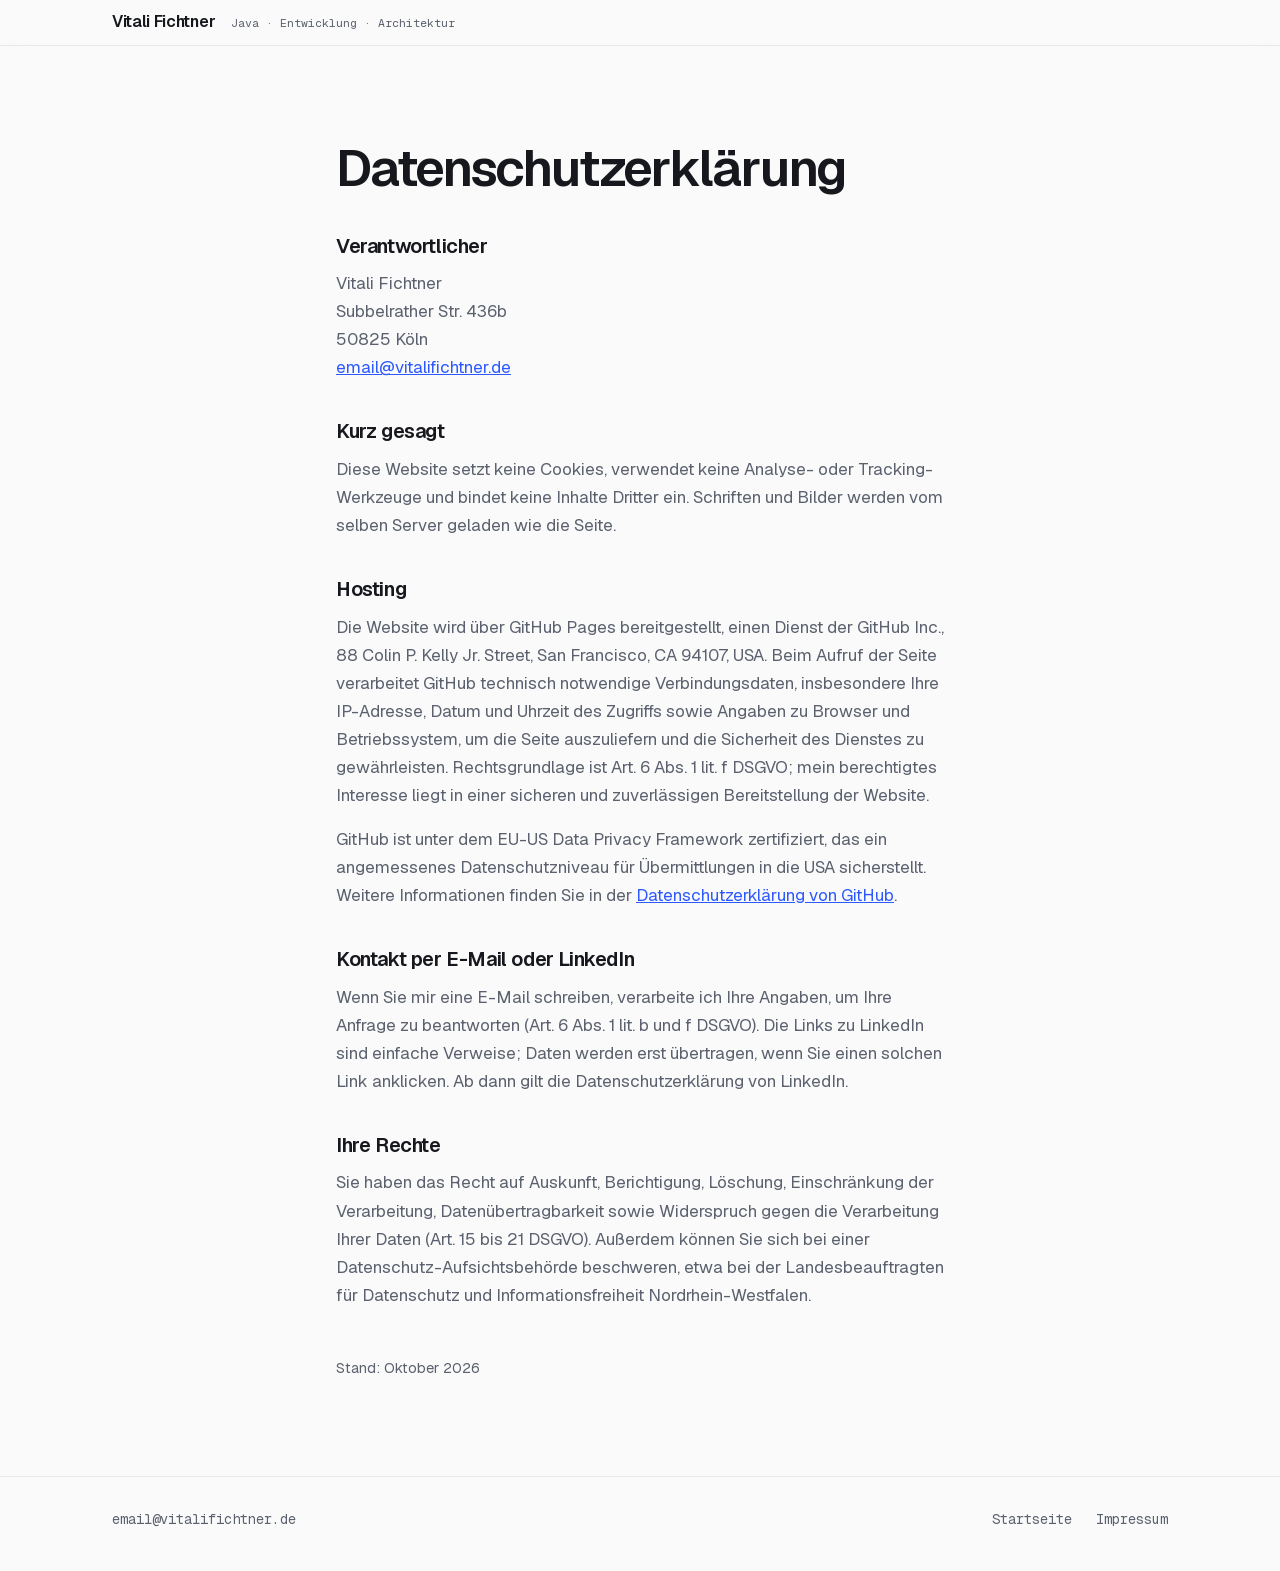
==== datenschutz.html @ f743b6be "Landing Page vitalifichtner.de: StoryBrand, Stil V2, statisches HTML Startseite, Impressum, Datensch" ====
<!doctype html>
<html lang="de">
<head>
<meta charset="utf-8">
<meta name="viewport" content="width=device-width, initial-scale=1">
<title>Datenschutz · Vitali Fichtner</title>
<meta name="robots" content="noindex">
<link rel="icon" href="assets/favicon.svg" type="image/svg+xml">
<link rel="stylesheet" href="assets/styles.css">
</head>
<body>
<header class="top">
  <div class="wrap">
    <a class="brand" href="./"><span class="name">Vitali Fichtner</span><span class="role">Java · Entwicklung · Architektur</span></a>
  </div>
</header>
<main class="legal">
  <div class="wrap">
    <h1>Datenschutz­erklärung</h1>

    <h2>Verantwortlicher</h2>
    <address>
      Vitali Fichtner<br>
      Subbelrather Str. 436b<br>
      50825 Köln<br>
      <a href="mailto:email@vitalifichtner.de">email@vitalifichtner.de</a>
    </address>

    <h2>Kurz gesagt</h2>
    <p>Diese Website setzt keine Cookies, verwendet keine Analyse- oder Tracking-Werkzeuge und bindet keine Inhalte Dritter ein. Schriften und Bilder werden vom selben Server geladen wie die Seite.</p>

    <h2>Hosting</h2>
    <p>Die Website wird über GitHub Pages bereitgestellt, einen Dienst der GitHub Inc., 88 Colin P. Kelly Jr. Street, San Francisco, CA 94107, USA. Beim Aufruf der Seite verarbeitet GitHub technisch notwendige Verbindungsdaten, insbesondere Ihre IP-Adresse, Datum und Uhrzeit des Zugriffs sowie Angaben zu Browser und Betriebssystem, um die Seite auszuliefern und die Sicherheit des Dienstes zu gewährleisten. Rechtsgrundlage ist Art. 6 Abs. 1 lit. f DSGVO; mein berechtigtes Interesse liegt in einer sicheren und zuverlässigen Bereitstellung der Website.</p>
    <p>GitHub ist unter dem EU-US Data Privacy Framework zertifiziert, das ein angemessenes Datenschutzniveau für Übermittlungen in die USA sicherstellt. Weitere Informationen finden Sie in der <a href="https://docs.github.com/de/site-policy/privacy-policies/github-general-privacy-statement" rel="noopener">Datenschutzerklärung von GitHub</a>.</p>

    <h2>Kontakt per E-Mail oder LinkedIn</h2>
    <p>Wenn Sie mir eine E-Mail schreiben, verarbeite ich Ihre Angaben, um Ihre Anfrage zu beantworten (Art. 6 Abs. 1 lit. b und f DSGVO). Die Links zu LinkedIn sind einfache Verweise; Daten werden erst übertragen, wenn Sie einen solchen Link anklicken. Ab dann gilt die Datenschutzerklärung von LinkedIn.</p>

    <h2>Ihre Rechte</h2>
    <p>Sie haben das Recht auf Auskunft, Berichtigung, Löschung, Einschränkung der Verarbeitung, Datenübertragbarkeit sowie Widerspruch gegen die Verarbeitung Ihrer Daten (Art. 15 bis 21 DSGVO). Außerdem können Sie sich bei einer Datenschutz-Aufsichtsbehörde beschweren, etwa bei der Landesbeauftragten für Datenschutz und Informationsfreiheit Nordrhein-Westfalen.</p>

    <p style="margin-top:3rem;font-size:.9rem">Stand: Oktober 2026</p>
  </div>
</main>
<footer>
  <div class="wrap">
    <a href="mailto:email@vitalifichtner.de">email@vitalifichtner.de</a>
    <nav><a href="./">Startseite</a><a href="impressum.html">Impressum</a></nav>
  </div>
</footer>
</body>
</html>
---- assets/styles.css ----
/* vitalifichtner.de · Stil V2 „Anthrazit Präzision": Geist, Anthrazit, Signalblau */
@font-face { font-family: "Geist"; src: url("fonts/geist.woff2") format("woff2"); font-weight: 300 700; font-display: swap; }
@font-face { font-family: "Geist Mono"; src: url("fonts/geist-mono.woff2") format("woff2"); font-weight: 400 500; font-display: swap; }

:root {
  --bg: #fafafa;
  --surface: #ffffff;
  --ink: #16181d;
  --soft: #5b616e;
  --line: #e6e7ea;
  --accent: #2b59ff;
  --accent-tint: #eef2ff;
  --accent-edge: #d8e0ff;
  --night: #121419;
  --night-line: rgba(255,255,255,.08);
  --night-ink: #f1f2f4;
  --night-soft: #9aa0ab;
  --night-accent: #7d9bff;
  --sans: "Geist", system-ui, -apple-system, "Segoe UI", sans-serif;
  --mono: "Geist Mono", ui-monospace, Menlo, monospace;
  --wrap: 72rem;
}

* { box-sizing: border-box; }
html { -webkit-text-size-adjust: 100%; scroll-behavior: smooth; }
body {
  margin: 0; background: var(--bg); color: var(--ink);
  font: 400 1.0625rem/1.65 var(--sans);
  -webkit-font-smoothing: antialiased; text-rendering: optimizeLegibility;
}
img { max-width: 100%; display: block; }
a { color: inherit; }
h1, h2, h3, p { margin: 0; }
::selection { background: var(--accent); color: #fff; }
.wrap { max-width: var(--wrap); margin: 0 auto; padding-inline: clamp(1.25rem, 4vw, 3rem); }

/* Kopfzeile */
.top { position: sticky; top: 0; z-index: 10; background: rgba(250,250,250,.85); backdrop-filter: blur(12px); -webkit-backdrop-filter: blur(12px); border-bottom: 1px solid var(--line); }
.top .wrap { display: flex; align-items: center; justify-content: space-between; gap: 1rem; padding-block: .9rem; }
.brand { display: flex; align-items: baseline; gap: .65rem; text-decoration: none; color: var(--ink); }
.brand .name { font: 600 1rem/1 var(--sans); letter-spacing: -.02em; }
.brand .role { font: 400 .72rem/1 var(--mono); color: var(--soft); margin-left: .35rem; }
@media (max-width: 36rem) { .brand .role { display: none; } }

.btn {
  display: inline-flex; align-items: center; gap: .6rem; white-space: nowrap; text-decoration: none;
  background: var(--ink); color: #fff; font: 500 .95rem/1 var(--sans);
  padding: .9rem 1.3rem; border-radius: 999px; transition: background .2s, transform .2s;
}
.btn:hover { background: var(--accent); }
.btn:focus-visible { outline: 2px solid var(--accent); outline-offset: 3px; }
.btn svg { width: 1rem; height: 1rem; flex: none; }
.btn.small { padding: .6rem 1rem; font-size: .875rem; }
@media (max-width: 26rem) { .top .btn.small { padding: .6rem .8rem; } .top .btn.small .txt { display: none; } }

/* Abschnitte allgemein */
section { padding-block: clamp(4.5rem, 9vw, 7rem); }
.label { font: 500 .78rem/1 var(--mono); color: var(--accent); margin-bottom: 1.5rem; }
.label::before { content: "// "; color: var(--soft); }
h2 { font: 600 clamp(2rem, 4.2vw, 3.1rem)/1.08 var(--sans); letter-spacing: -.035em; max-width: 22ch; }
.lead { font-size: clamp(1.1rem, 1.6vw, 1.3rem); color: var(--soft); max-width: 38rem; }

/* Hero */
.hero {
  position: relative; overflow: hidden;
  padding-block: clamp(5rem, 11vw, 8.5rem) clamp(4rem, 8vw, 6rem);
  background-image: linear-gradient(var(--line) 1px, transparent 1px), linear-gradient(90deg, var(--line) 1px, transparent 1px);
  background-size: 3rem 3rem; background-position: -1px -1px;
  border-bottom: 1px solid var(--line);
}
.hero::after { content: ""; position: absolute; inset: 0; background: radial-gradient(ellipse 60% 70% at 25% 45%, var(--bg) 35%, transparent 80%); pointer-events: none; }
.hero .wrap { position: relative; z-index: 2; }
.hero .signal { position: absolute; z-index: 1; right: 0; top: 52%; width: 40%; height: 40%; color: var(--accent); pointer-events: none; }
.eyebrow { display: inline-block; font: 500 .78rem/1.3 var(--mono); color: var(--accent); background: var(--accent-tint); border: 1px solid var(--accent-edge); padding: .45rem .75rem; border-radius: 999px; margin-bottom: 1.75rem; }
.hero h1 { font: 600 clamp(2.5rem, 6.4vw, 5rem)/1.02 var(--sans); letter-spacing: -.045em; max-width: 15ch; }
.hero h1 em { font-style: normal; color: var(--accent); }
.hero .lead { margin: 1.5rem 0 2.5rem; }
.actions { display: flex; flex-wrap: wrap; align-items: center; gap: 1.25rem 2rem; }
.stack-line { font: 400 .8rem/1.4 var(--mono); color: var(--soft); }
@media (max-width: 36rem) { .eyebrow .opt { display: none; } }
@media (max-width: 48rem) {
  .hero { padding-bottom: 7.5rem; }
  .hero .signal { width: 100%; top: auto; bottom: 1.25rem; height: 4.5rem; opacity: .55; }
}

/* Problem */
.problem .grid { display: grid; grid-template-columns: 1fr 1fr; gap: clamp(2rem, 6vw, 6rem); align-items: start; }
.problem .grid p { margin-top: 1.5rem; color: var(--soft); }
.pains { list-style: none; margin: 0; padding: 0; counter-reset: p; }
.pains li { display: grid; grid-template-columns: 2.75rem 1fr; padding: 1.1rem 0; border-bottom: 1px solid var(--line); font: 500 1.15rem/1.4 var(--sans); letter-spacing: -.015em; }
.pains li:first-child { border-top: 1px solid var(--line); }
.pains li::before { counter-increment: p; content: counter(p, decimal-leading-zero); font: 400 .78rem/2 var(--mono); color: var(--accent); }
.thesis { margin-top: clamp(3rem, 7vw, 5rem); max-width: 30ch; font: 500 clamp(1.5rem, 3vw, 2.2rem)/1.2 var(--sans); letter-spacing: -.03em; }
.thesis::before { content: ""; display: block; width: 2.5rem; height: 3px; background: var(--accent); margin-bottom: 1.25rem; }

/* Guide */
.guide { background: var(--surface); border-block: 1px solid var(--line); }
.guide .intro { display: grid; grid-template-columns: minmax(12rem, 19rem) 1fr; gap: clamp(2rem, 6vw, 5rem); align-items: center; }
.guide .intro p:not(.label) { margin-top: 1.25rem; color: var(--soft); max-width: 36rem; }
.portrait { width: 100%; height: auto; aspect-ratio: 4 / 5; object-fit: cover; border-radius: 16px; filter: grayscale(.15); }
.patterns { display: grid; grid-template-columns: repeat(3, 1fr); gap: 1.25rem; margin-top: clamp(3rem, 7vw, 4.5rem); }
.patterns article { background: var(--bg); border: 1px solid var(--line); border-radius: 14px; padding: 1.75rem; }
.patterns .k { display: block; margin-bottom: 1.25rem; font: 500 .78rem/1 var(--mono); color: var(--accent); }
.patterns h3 { margin-bottom: .75rem; font: 600 1.15rem/1.3 var(--sans); letter-spacing: -.02em; }
.patterns p { color: var(--soft); font-size: .97rem; }
.facts { margin: 2.5rem 0 0; display: grid; grid-template-columns: auto 1fr; gap: .7rem 2rem; font-size: .95rem; }
.facts dt { font: 400 .78rem/1.9 var(--mono); color: var(--soft); }
.facts dd { margin: 0; }
@media (max-width: 52rem) {
  .problem .grid, .guide .intro { grid-template-columns: 1fr; }
  .patterns { grid-template-columns: 1fr; }
  .portrait { max-width: 16rem; }
}
@media (max-width: 30rem) { .facts { grid-template-columns: 1fr; gap: .1rem; } .facts dd { margin-bottom: .8rem; } }

/* Plan */
.steps { list-style: none; padding: 0; margin: clamp(2.5rem, 6vw, 3.5rem) 0 0; display: grid; grid-template-columns: repeat(3, 1fr); gap: 1.25rem; counter-reset: s; }
.steps li { position: relative; padding: 1.75rem; border: 1px solid var(--line); border-radius: 14px; background: var(--surface); }
.steps li::before { counter-increment: s; content: "0" counter(s); display: inline-block; font: 500 .78rem/1 var(--mono); color: var(--accent); background: var(--accent-tint); border: 1px solid var(--accent-edge); padding: .4rem .6rem; border-radius: 999px; margin-bottom: 1.5rem; }
.steps h3 { font: 600 1.3rem/1.25 var(--sans); letter-spacing: -.025em; margin-bottom: .6rem; }
.steps p { color: var(--soft); }
@media (max-width: 48rem) { .steps { grid-template-columns: 1fr; } }

/* Kompetenz: dunkler Block */
.tech {
  background-color: var(--night); color: var(--night-ink);
  background-image: linear-gradient(var(--night-line) 1px, transparent 1px), linear-gradient(90deg, var(--night-line) 1px, transparent 1px);
  background-size: 3rem 3rem; background-position: -1px -1px;
}
.tech .label { color: var(--night-accent); }
.tech .label::before { color: var(--night-soft); }
.tech .profile { margin-top: 2.5rem; display: flex; flex-wrap: wrap; align-items: center; justify-content: space-between; gap: 1rem 2rem; padding: 1.4rem 1.75rem; border: 1px solid rgba(255,255,255,.1); border-radius: 14px; background: rgba(255,255,255,.03); }
.tech .profile p { color: var(--night-soft); font-size: .97rem; max-width: 34rem; }
.btn.ghost { background: transparent; color: var(--night-ink); border: 1px solid rgba(255,255,255,.35); }
.btn.ghost:hover { background: var(--night-ink); color: var(--night); border-color: var(--night-ink); }
.btn.ghost:focus-visible { outline-color: var(--night-accent); }
.capabilities { display: grid; grid-template-columns: repeat(2, 1fr); gap: 1.25rem; margin-top: clamp(2.5rem, 6vw, 3.5rem); }
.capabilities div { background: rgba(255,255,255,.03); border: 1px solid rgba(255,255,255,.1); border-radius: 14px; padding: 1.6rem 1.75rem; }
.capabilities h3 { font: 600 1.1rem/1.35 var(--sans); letter-spacing: -.02em; margin-bottom: .5rem; }
.capabilities h3::before { content: "→ "; color: var(--night-accent); font-family: var(--mono); }
.capabilities p { color: var(--night-soft); font-size: .97rem; }
.stack { margin: 1.25rem 0 0; border: 1px solid rgba(255,255,255,.1); border-radius: 14px; overflow: hidden; font: 400 .9rem/1.6 var(--mono); }
.stack div { display: grid; grid-template-columns: 9.5rem 1fr; gap: 1rem; padding: .95rem 1.4rem; }
.stack div + div { border-top: 1px solid rgba(255,255,255,.08); }
.stack dt { color: var(--night-accent); font-weight: 500; }
.stack dd { margin: 0; }
@media (max-width: 48rem) { .capabilities { grid-template-columns: 1fr; } }
@media (max-width: 30rem) { .stack div { grid-template-columns: 1fr; gap: .2rem; } }

/* Was auf dem Spiel steht */
.stakes .cols { display: grid; grid-template-columns: 1fr 1fr; gap: 1.25rem; margin-top: clamp(2.5rem, 6vw, 3.5rem); }
.stakes .col { border-radius: 14px; padding: 1.75rem 1.9rem; }
.stakes .without { border: 1px dashed #cfd2d8; }
.stakes .with { background: var(--surface); border: 1px solid var(--accent-edge); box-shadow: 0 1px 2px rgba(43,89,255,.06), 0 12px 32px rgba(43,89,255,.08); }
.stakes h3 { font: 500 .78rem/1 var(--mono); margin-bottom: 1.25rem; }
.stakes .without h3 { color: var(--soft); }
.stakes .with h3 { color: var(--accent); }
.stakes ul { list-style: none; margin: 0; padding: 0; }
.stakes li { display: flex; gap: .75rem; padding: .55rem 0; font: 500 1.15rem/1.4 var(--sans); letter-spacing: -.015em; }
.stakes .without li { color: var(--soft); }
.stakes .without li::before { content: "×"; font-family: var(--mono); color: #a3a8b2; }
.stakes .with li::before { content: "✓"; font-family: var(--mono); color: var(--accent); }
@media (max-width: 40rem) { .stakes .cols { grid-template-columns: 1fr; } }

/* Schluss */
.closing { border-top: 1px solid var(--line); background: var(--surface); }
.closing h2 { font-size: clamp(2.2rem, 5.2vw, 3.8rem); max-width: 18ch; letter-spacing: -.045em; }
.closing .lead { margin: 1.5rem 0 2.5rem; }
.closing .alt { margin-top: 1.5rem; font: 400 .9rem/1.6 var(--mono); color: var(--soft); }
.closing .alt a { color: var(--ink); text-decoration: underline; text-decoration-color: var(--accent); text-underline-offset: .2em; }
.closing .alt a:hover { color: var(--accent); }

/* Footer */
footer { border-top: 1px solid var(--line); padding-block: 2rem 2.5rem; font: 400 .85rem/1.6 var(--mono); color: var(--soft); }
footer .wrap { display: flex; flex-wrap: wrap; justify-content: space-between; gap: 1rem; }
footer nav { display: flex; gap: 1.5rem; flex-wrap: wrap; }
footer a { text-decoration: none; }
footer a:hover { color: var(--accent); }

/* Rechtstexte */
.legal { padding-block: clamp(3rem, 8vw, 6rem); }
.legal .wrap { max-width: 44rem; }
.legal h1 { font: 600 clamp(2.2rem, 5vw, 3.2rem)/1.05 var(--sans); letter-spacing: -.04em; margin-bottom: 2.5rem; }
.legal h2 { font-size: 1.25rem; letter-spacing: -.02em; max-width: none; margin: 2.5rem 0 .75rem; }
.legal p, .legal address { color: var(--soft); }
.legal p + p { margin-top: 1rem; }
.legal address { font-style: normal; }
.legal a { color: var(--accent); }

/* Einstieg */
@media (prefers-reduced-motion: no-preference) {
  .rise { opacity: 0; transform: translateY(12px); animation: rise .8s cubic-bezier(.2,.7,.2,1) forwards; }
  .rise.d1 { animation-delay: .08s; } .rise.d2 { animation-delay: .2s; } .rise.d3 { animation-delay: .32s; }
  .signal path { stroke-dasharray: 1; stroke-dashoffset: 1; animation: draw 2.2s .4s cubic-bezier(.4,0,.2,1) forwards; }
  @keyframes rise { to { opacity: 1; transform: none; } }
  @keyframes draw { to { stroke-dashoffset: 0; } }
}
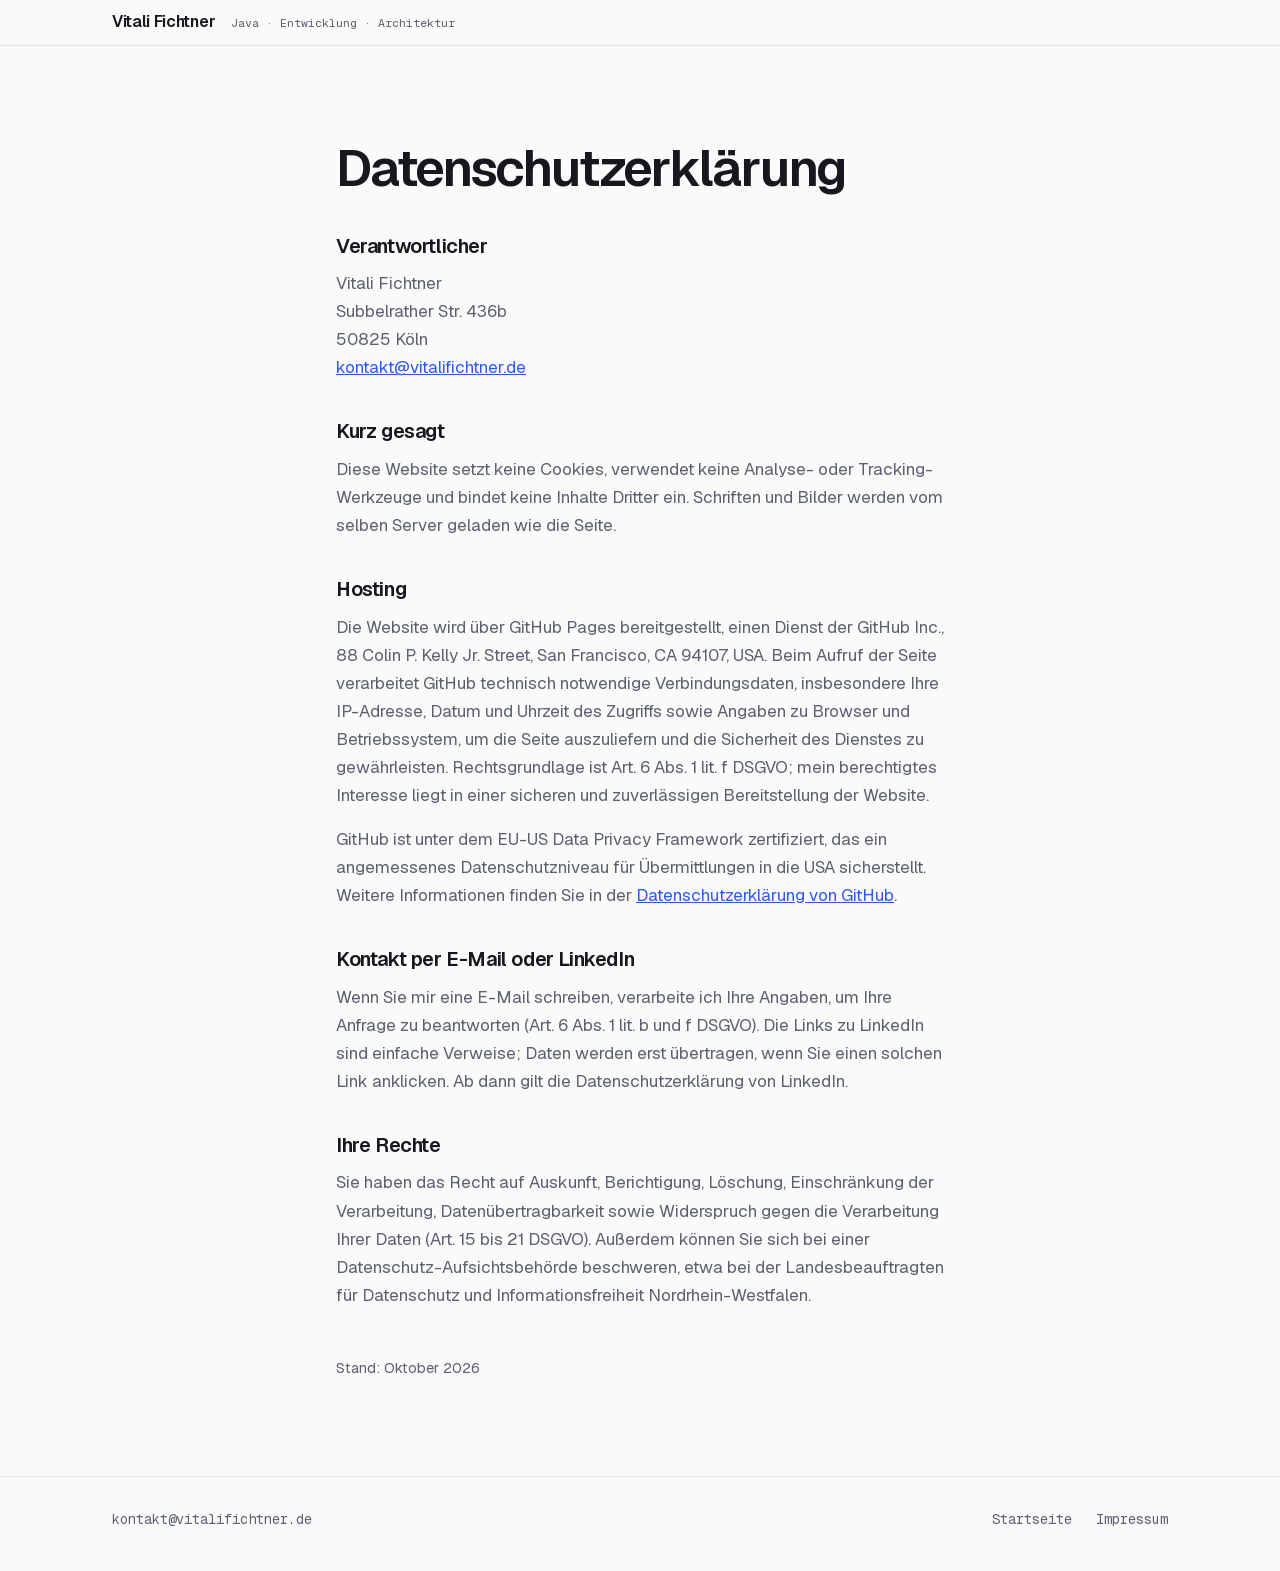
==== commit 23defbef: "Kontaktadresse auf Alias kontakt@ umgestellt Co-Authored-By: Claude Fable 5.1 <noreply@anthropic.com" ====
--- a/datenschutz.html
+++ b/datenschutz.html
@@ -23,7 +23,7 @@
       Vitali Fichtner<br>
       Subbelrather Str. 436b<br>
       50825 Köln<br>
-      <a href="mailto:email@vitalifichtner.de">email@vitalifichtner.de</a>
+      <a href="mailto:kontakt@vitalifichtner.de">kontakt@vitalifichtner.de</a>
     </address>
 
     <h2>Kurz gesagt</h2>
@@ -44,7 +44,7 @@
 </main>
 <footer>
   <div class="wrap">
-    <a href="mailto:email@vitalifichtner.de">email@vitalifichtner.de</a>
+    <a href="mailto:kontakt@vitalifichtner.de">kontakt@vitalifichtner.de</a>
     <nav><a href="./">Startseite</a><a href="impressum.html">Impressum</a></nav>
   </div>
 </footer>
